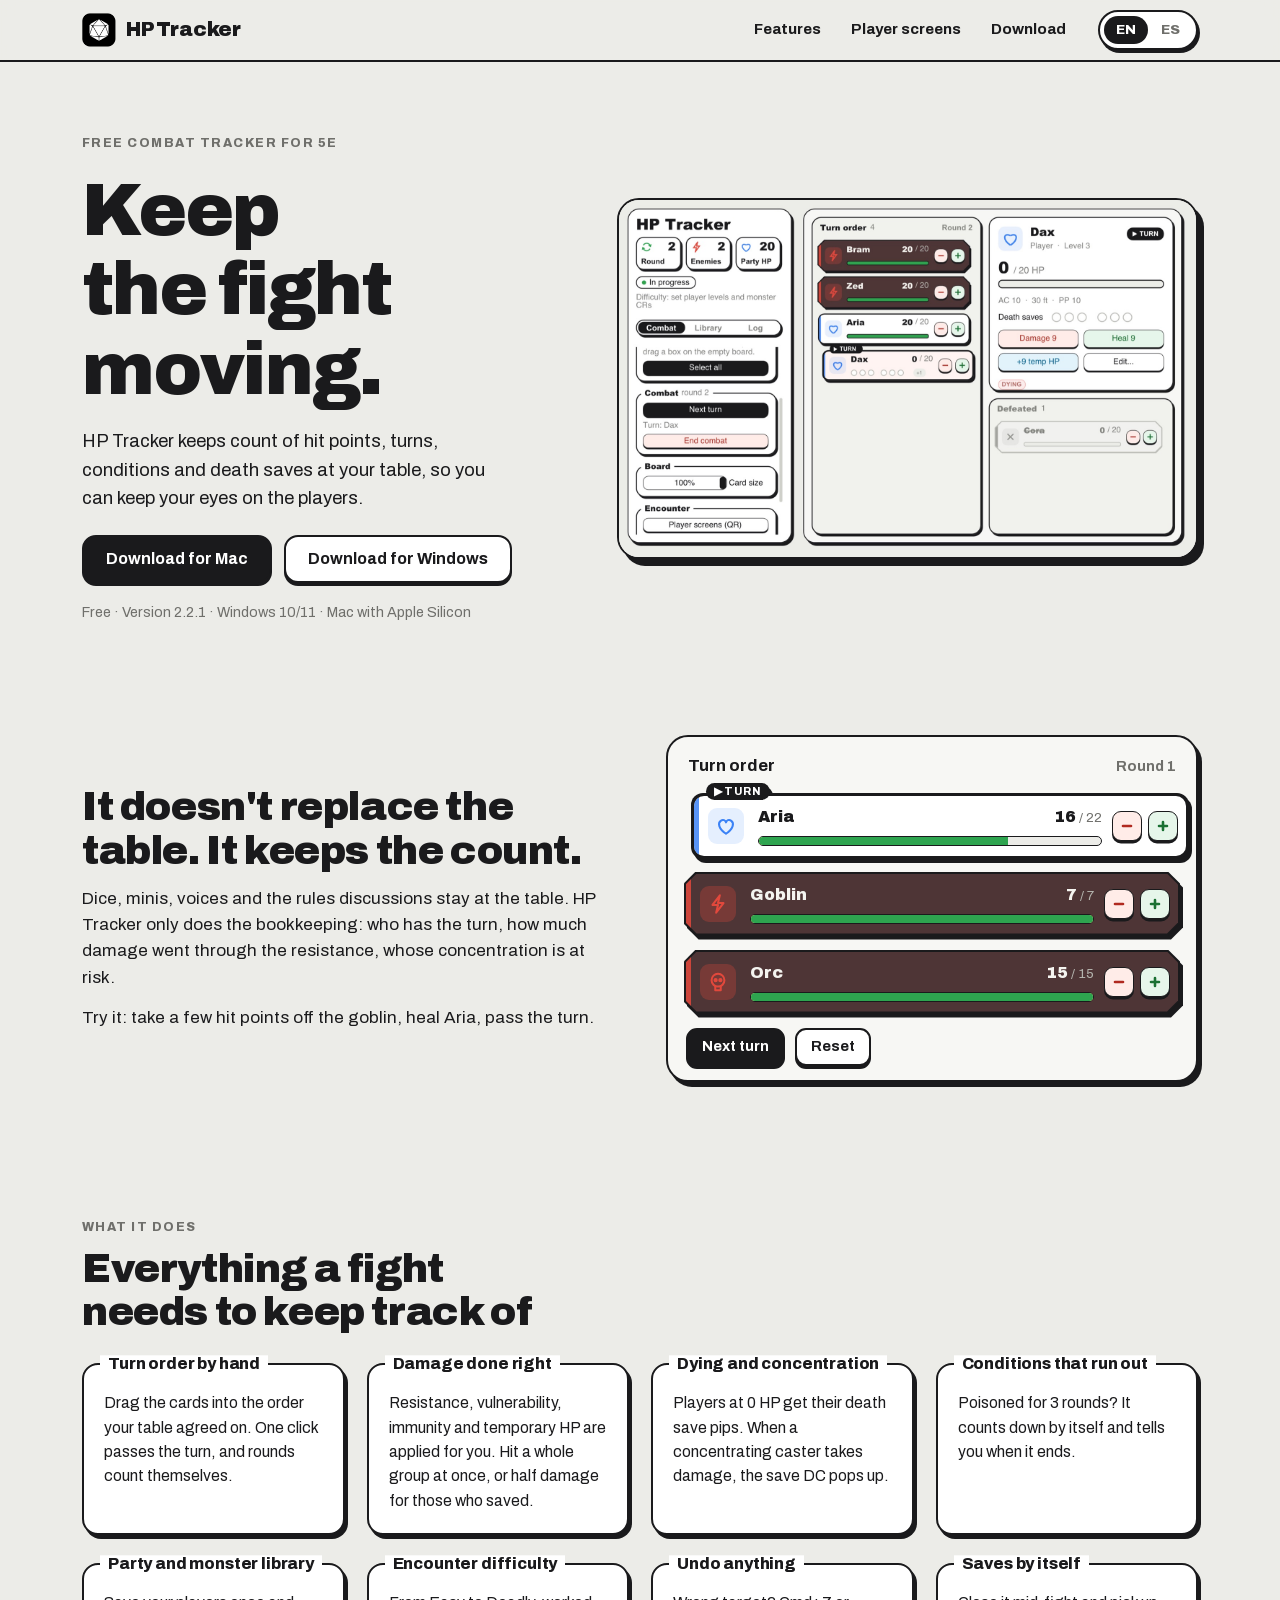
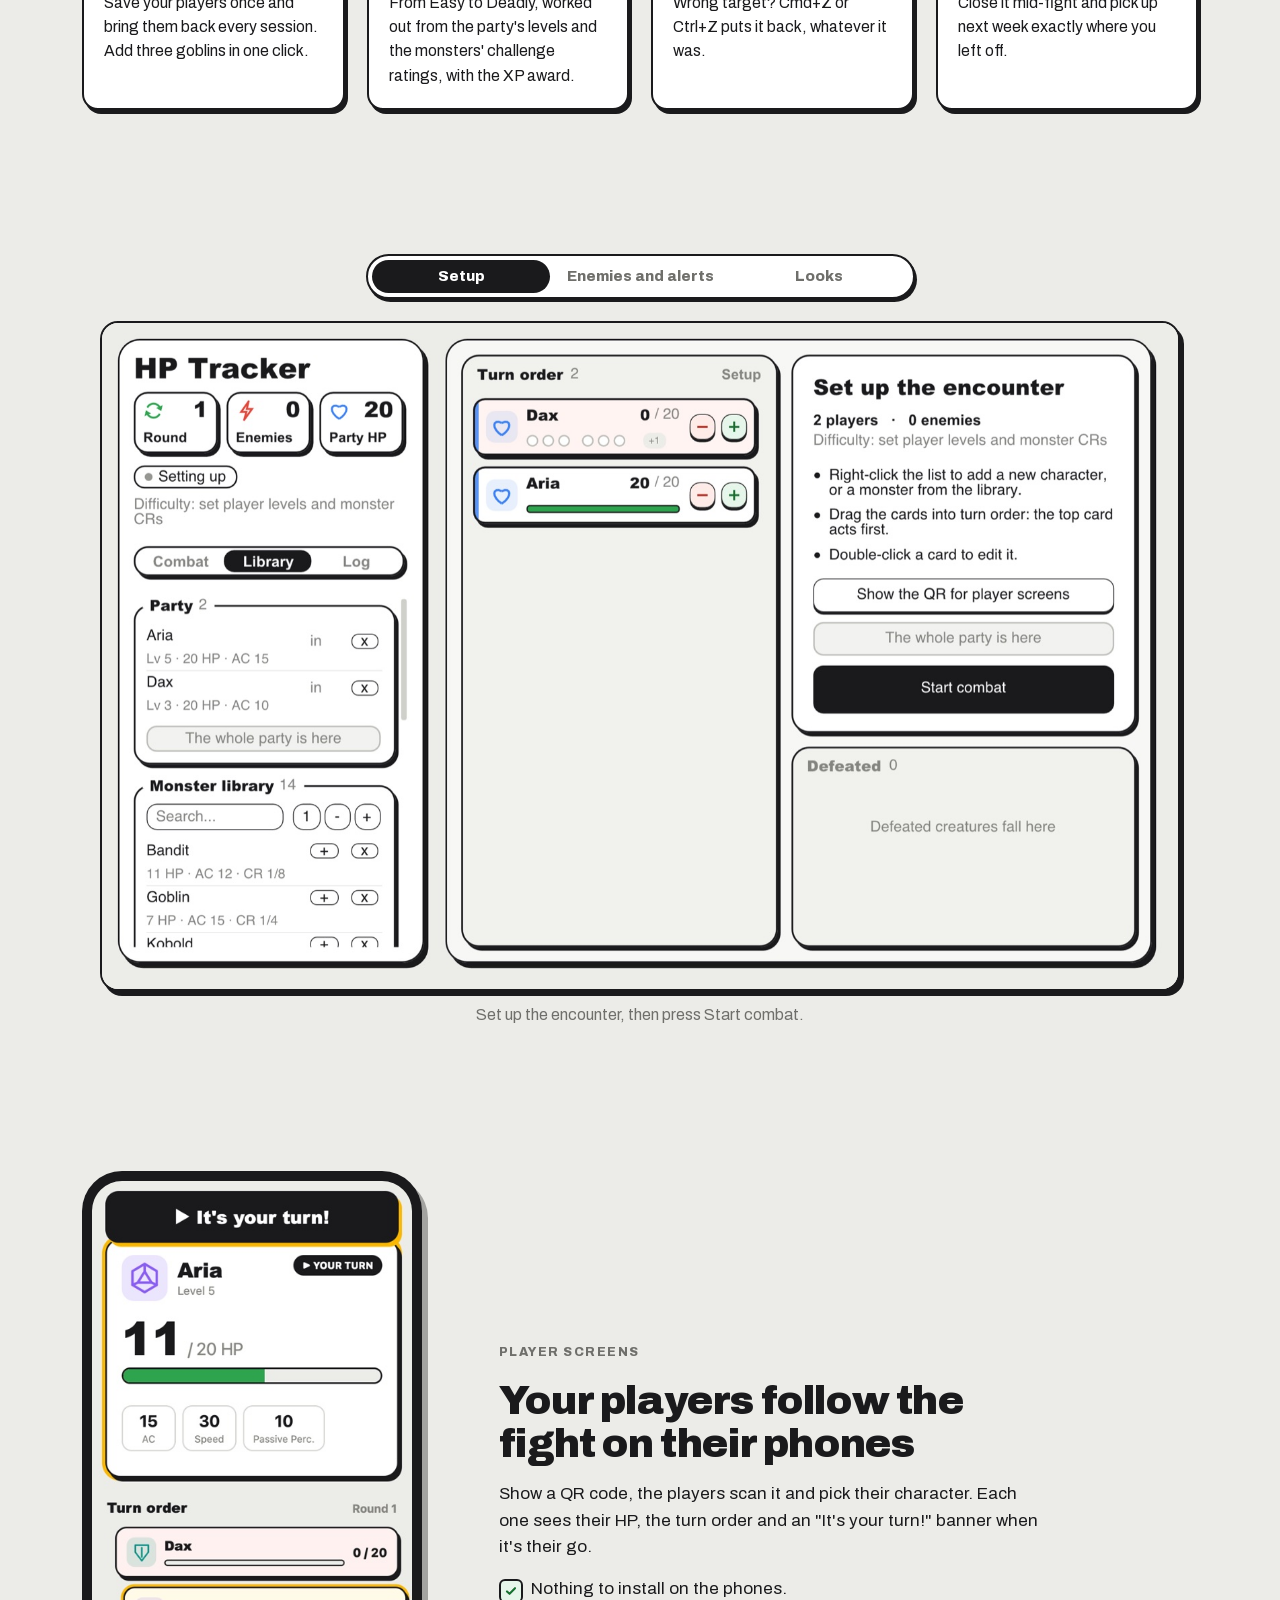
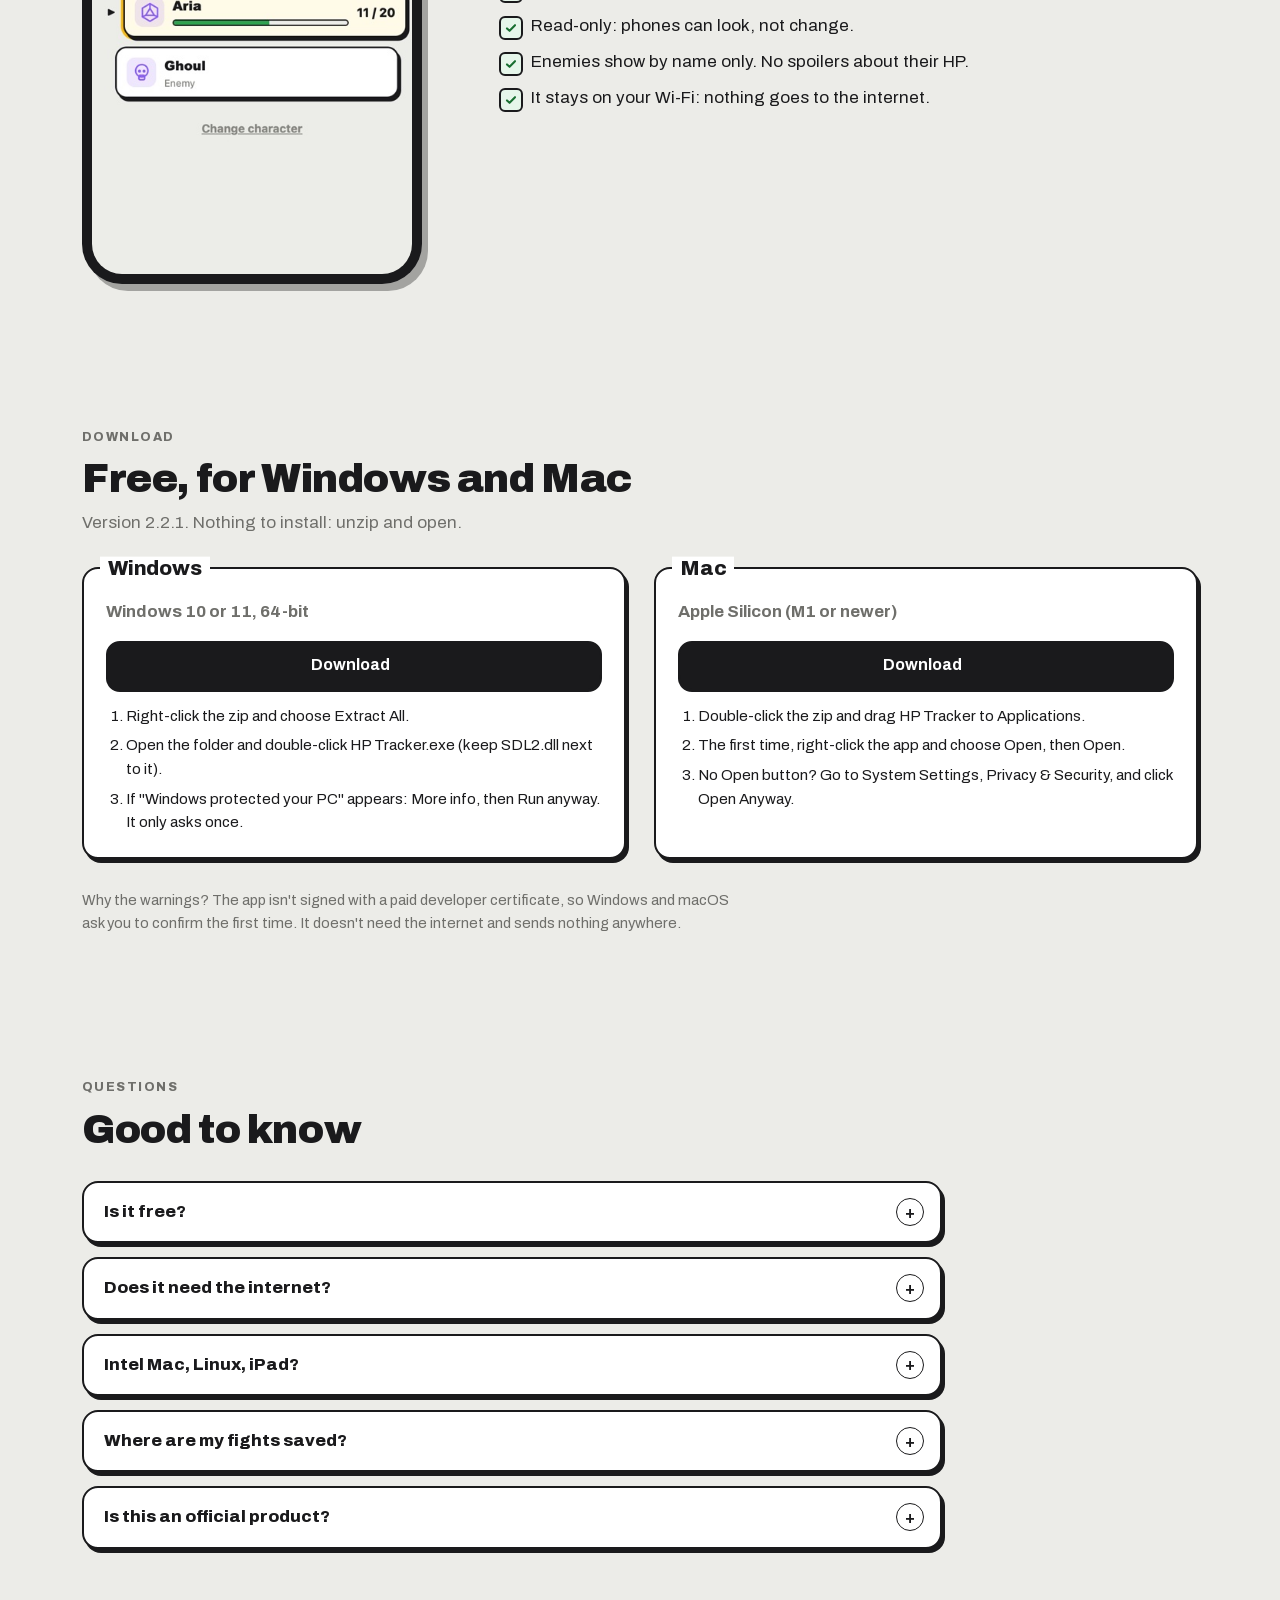
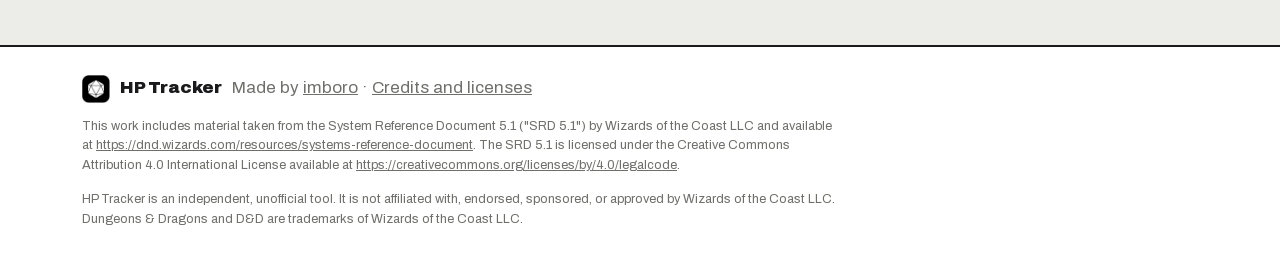
==== website/index.html @ 9cf19b4e "HP Tracker: new public name, credits, and a download website - The app is now "HP Tracker" (window, " ====
<!doctype html>
<html lang="en">
<head>
<meta charset="utf-8">
<meta name="viewport" content="width=device-width, initial-scale=1, viewport-fit=cover">
<title>HP Tracker</title>
<meta name="description" content="A free combat tracker for 5e game masters: hit points, turn order, conditions, death saves and player screens on your phones. For Windows and Mac.">
<meta property="og:title" content="HP Tracker">
<meta property="og:description" content="A free combat tracker for 5e game masters, for Windows and Mac.">
<meta property="og:image" content="assets/img/combat.jpg">
<meta name="theme-color" content="#ecece8">
<link rel="icon" type="image/png" href="assets/favicon.png">
<link rel="preload" href="assets/fonts/archivo-latin.woff2" as="font" type="font/woff2" crossorigin>
<link rel="stylesheet" href="assets/style.css">
</head>
<body>

<header class="topbar">
  <div class="topbar-in">
    <a class="brand" href="#top" aria-label="HP Tracker home">
      <img src="assets/icon.png" alt="" width="34" height="34">
      <span>HP Tracker</span>
    </a>
    <nav class="nav" aria-label="Sections">
      <a href="#features" data-i18n="nav.features">Features</a>
      <a href="#phones" data-i18n="nav.phones">Player screens</a>
      <a href="#download" data-i18n="nav.download">Download</a>
    </nav>
    <div class="seg" role="group" aria-label="Language" id="lang">
      <span class="seg-pill" aria-hidden="true"></span>
      <button type="button" data-lang="en" aria-pressed="true">EN</button>
      <button type="button" data-lang="es" aria-pressed="false">ES</button>
    </div>
  </div>
</header>

<main id="top">

  <!-- ============ Hero ============ -->
  <section class="hero wrap">
    <div class="hero-copy">
      <p class="eyebrow" data-i18n="hero.eyebrow">Free combat tracker for 5e</p>
      <h1 data-i18n="hero.title">Keep the fight moving.</h1>
      <p class="lead" data-i18n="hero.lead">HP Tracker keeps count of hit points, turns, conditions and death saves at your table, so you can keep your eyes on the players.</p>
      <div class="cta">
        <a class="btn btn-ink" id="ctaMain" href="#download" data-dl="mac"><span class="os-label" data-i18n="dl.mac">Download for Mac</span></a>
        <a class="btn" id="ctaAlt" href="#download" data-dl="win"><span class="os-label" data-i18n="dl.win">Download for Windows</span></a>
      </div>
      <p class="meta"><span data-i18n="hero.free">Free</span> · <span data-i18n="hero.version">Version</span> <span class="js-version">2.2.1</span> · Windows 10/11 · <span data-i18n="hero.macreq">Mac with Apple Silicon</span></p>
    </div>
    <figure class="shot shot-hero">
      <img src="assets/img/combat.jpg" width="1600" height="990" alt="HP Tracker in combat: the sidebar, the turn order with players and dark enemy cards, the spotlight on the player whose turn it is, and the Defeated column." data-i18n-alt="alt.combat">
    </figure>
  </section>

  <!-- ============ Statement + demo ============ -->
  <section class="statement wrap">
    <div class="statement-copy">
      <h2 data-i18n="st.title">It doesn't replace the table. It keeps the count.</h2>
      <p data-i18n="st.p1">Dice, minis, voices and the rules discussions stay at the table. HP Tracker only does the bookkeeping: who has the turn, how much damage went through the resistance, whose concentration is at risk.</p>
      <p data-i18n="st.p2">Try it: take a few hit points off the goblin, heal Aria, pass the turn.</p>
    </div>
    <div class="demo panel" aria-label="Interactive example of the turn order" data-i18n-aria="demo.aria">
      <div class="demo-head"><strong data-i18n="demo.turnorder">Turn order</strong><span class="muted"><span data-i18n="demo.round">Round</span> <span id="demoRound">1</span></span></div>
      <div class="demo-list" id="demoList"></div>
      <div class="demo-foot">
        <button class="btn btn-ink btn-sm" type="button" id="demoNext" data-i18n="demo.next">Next turn</button>
        <button class="btn btn-sm" type="button" id="demoReset" data-i18n="demo.reset">Reset</button>
      </div>
    </div>
  </section>

  <!-- ============ Features ============ -->
  <section class="wrap section" id="features">
    <div class="section-head">
      <p class="eyebrow" data-i18n="ft.eyebrow">What it does</p>
      <h2 data-i18n="ft.title">Everything a fight needs to keep track of</h2>
    </div>
    <div class="features">
      <article class="box"><h3 class="box-title" data-i18n="f1.t">Turn order by hand</h3><p data-i18n="f1.p">Drag the cards into the order your table agreed on. One click passes the turn, and rounds count themselves.</p></article>
      <article class="box"><h3 class="box-title" data-i18n="f2.t">Damage done right</h3><p data-i18n="f2.p">Resistance, vulnerability, immunity and temporary HP are applied for you. Hit a whole group at once, or half damage for those who saved.</p></article>
      <article class="box"><h3 class="box-title" data-i18n="f3.t">Dying and concentration</h3><p data-i18n="f3.p">Players at 0 HP get their death save pips. When a concentrating caster takes damage, the save DC pops up.</p></article>
      <article class="box"><h3 class="box-title" data-i18n="f4.t">Conditions that run out</h3><p data-i18n="f4.p">Poisoned for 3 rounds? It counts down by itself and tells you when it ends.</p></article>
      <article class="box"><h3 class="box-title" data-i18n="f5.t">Party and monster library</h3><p data-i18n="f5.p">Save your players once and bring them back every session. Add three goblins in one click.</p></article>
      <article class="box"><h3 class="box-title" data-i18n="f6.t">Encounter difficulty</h3><p data-i18n="f6.p">From Easy to Deadly, worked out from the party's levels and the monsters' challenge ratings, with the XP award.</p></article>
      <article class="box"><h3 class="box-title" data-i18n="f7.t">Undo anything</h3><p data-i18n="f7.p">Wrong target? Cmd+Z or Ctrl+Z puts it back, whatever it was.</p></article>
      <article class="box"><h3 class="box-title" data-i18n="f8.t">Saves by itself</h3><p data-i18n="f8.p">Close it mid-fight and pick up next week exactly where you left off.</p></article>
    </div>
  </section>

  <!-- ============ Gallery ============ -->
  <section class="wrap section" id="tour">
    <div class="tour">
      <div class="seg seg-3" role="tablist" aria-label="Screens" data-i18n-aria="tour.aria" id="tourTabs">
        <span class="seg-pill" aria-hidden="true"></span>
        <button type="button" role="tab" aria-selected="true" aria-controls="tourShot" data-shot="0" data-i18n="tab.setup">Setup</button>
        <button type="button" role="tab" aria-selected="false" aria-controls="tourShot" data-shot="1" data-i18n="tab.alerts">Enemies and alerts</button>
        <button type="button" role="tab" aria-selected="false" aria-controls="tourShot" data-shot="2" data-i18n="tab.looks">Looks</button>
      </div>
      <figure class="shot" id="tourShot" role="tabpanel">
        <img src="assets/img/setup.jpg" width="1600" height="990" loading="lazy" alt="The setup screen: the party in the turn order and the Start combat button." data-i18n-alt="alt.setup" data-shot-img="0">
        <img src="assets/img/alerts.jpg" width="1600" height="990" loading="lazy" alt="An enemy in the spotlight, with alerts for a concentration save and a failed death save." data-i18n-alt="alt.alerts" data-shot-img="1" hidden>
        <img src="assets/img/looks.jpg" width="1600" height="990" loading="lazy" alt="Picking a color and an icon for a character." data-i18n-alt="alt.looks" data-shot-img="2" hidden>
        <figcaption>
          <span data-i18n="cap.setup" data-shot-cap="0">Set up the encounter, then press Start combat.</span>
          <span data-i18n="cap.alerts" data-shot-cap="1" hidden>Enemies are dark cards. Alerts tell you what the rules ask for: concentration saves, failed death saves.</span>
          <span data-i18n="cap.looks" data-shot-cap="2" hidden>A color and an icon for every character.</span>
        </figcaption>
      </figure>
    </div>
  </section>

  <!-- ============ Phones ============ -->
  <section class="wrap section phones" id="phones">
    <figure class="phone">
      <img src="assets/img/phone.jpg" width="416" height="900" loading="lazy" alt="A player's phone: Aria's HP, the turn order and the It's your turn banner." data-i18n-alt="alt.phone">
    </figure>
    <div class="phones-copy">
      <p class="eyebrow" data-i18n="ph.eyebrow">Player screens</p>
      <h2 data-i18n="ph.title">Your players follow the fight on their phones</h2>
      <p data-i18n="ph.p">Show a QR code, the players scan it and pick their character. Each one sees their HP, the turn order and an "It's your turn!" banner when it's their go.</p>
      <ul class="ticks">
        <li data-i18n="ph.l1">Nothing to install on the phones.</li>
        <li data-i18n="ph.l2">Read-only: phones can look, not change.</li>
        <li data-i18n="ph.l3">Enemies show by name only. No spoilers about their HP.</li>
        <li data-i18n="ph.l4">It stays on your Wi-Fi: nothing goes to the internet.</li>
      </ul>
    </div>
  </section>

  <!-- ============ Download ============ -->
  <section class="wrap section" id="download">
    <div class="section-head">
      <p class="eyebrow" data-i18n="dl.eyebrow">Download</p>
      <h2 data-i18n="dl.title">Free, for Windows and Mac</h2>
      <p class="muted"><span data-i18n="hero.version">Version</span> <span class="js-version">2.2.1</span><span class="js-date"></span>. <span data-i18n="dl.noinstall">Nothing to install: unzip and open.</span></p>
    </div>
    <div class="downloads">
      <article class="box dl-card" id="dlWin">
        <h3 class="box-title">Windows</h3>
        <p class="req" data-i18n="dl.winreq">Windows 10 or 11, 64-bit</p>
        <a class="btn btn-ink btn-wide" data-dl="win" href="https://github.com/imboro/hp-tracker/releases/latest/download/HP-Tracker-Windows.zip"><span data-i18n="dl.get">Download</span> <span class="size js-size-win"></span></a>
        <ol class="steps">
          <li data-i18n="dl.w1">Right-click the zip and choose Extract All.</li>
          <li data-i18n="dl.w2">Open the folder and double-click HP Tracker.exe (keep SDL2.dll next to it).</li>
          <li data-i18n="dl.w3">If "Windows protected your PC" appears: More info, then Run anyway. It only asks once.</li>
        </ol>
      </article>
      <article class="box dl-card" id="dlMac">
        <h3 class="box-title">Mac</h3>
        <p class="req" data-i18n="dl.macreq">Apple Silicon (M1 or newer)</p>
        <a class="btn btn-ink btn-wide" data-dl="mac" href="https://github.com/imboro/hp-tracker/releases/latest/download/HP-Tracker-Mac.zip"><span data-i18n="dl.get">Download</span> <span class="size js-size-mac"></span></a>
        <ol class="steps">
          <li data-i18n="dl.m1">Double-click the zip and drag HP Tracker to Applications.</li>
          <li data-i18n="dl.m2">The first time, right-click the app and choose Open, then Open.</li>
          <li data-i18n="dl.m3">No Open button? Go to System Settings, Privacy &amp; Security, and click Open Anyway.</li>
        </ol>
      </article>
    </div>
    <p class="note" data-i18n="dl.why">Why the warnings? The app isn't signed with a paid developer certificate, so Windows and macOS ask you to confirm the first time. It doesn't need the internet and sends nothing anywhere.</p>
  </section>

  <!-- ============ FAQ ============ -->
  <section class="wrap section" id="faq">
    <div class="section-head">
      <p class="eyebrow" data-i18n="faq.eyebrow">Questions</p>
      <h2 data-i18n="faq.title">Good to know</h2>
    </div>
    <div class="faq">
      <details class="box"><summary data-i18n="q1.q">Is it free?</summary><p data-i18n="q1.a">Yes. No account, no ads, no subscription.</p></details>
      <details class="box"><summary data-i18n="q2.q">Does it need the internet?</summary><p data-i18n="q2.a">No. The player screens only need the phones on the same Wi-Fi as the computer.</p></details>
      <details class="box"><summary data-i18n="q3.q">Intel Mac, Linux, iPad?</summary><p data-i18n="q3.a">Not yet. Today it runs on Windows 10/11 and on Macs with Apple Silicon. Phones and tablets can follow the fight through the player screens.</p></details>
      <details class="box"><summary data-i18n="q4.q">Where are my fights saved?</summary><p data-i18n="q4.a">On your computer only. Windows: %APPDATA%\HotelWorkshop\HPTracker. Mac: ~/Library/Application Support/HotelWorkshop/HPTracker. Updating the app keeps them.</p></details>
      <details class="box"><summary data-i18n="q5.q">Is this an official product?</summary><p data-i18n="q5.a">No. HP Tracker is an independent fan-made tool for games using the fifth edition rules. It is not affiliated with or endorsed by Wizards of the Coast.</p></details>
    </div>
  </section>

</main>

<footer class="footer">
  <div class="wrap footer-in">
    <div class="footer-brand">
      <img src="assets/icon.png" alt="" width="28" height="28">
      <strong>HP Tracker</strong>
      <span class="muted"><span data-i18n="ft.made">Made by</span> <a href="https://github.com/imboro">imboro</a> · <a href="https://github.com/imboro/hp-tracker/blob/main/CREDITS.txt" data-i18n="ft.credits">Credits and licenses</a></span>
    </div>
    <p class="legal">This work includes material taken from the System Reference Document 5.1 ("SRD 5.1") by Wizards of the Coast LLC and available at <a href="https://dnd.wizards.com/resources/systems-reference-document">https://dnd.wizards.com/resources/systems-reference-document</a>. The SRD 5.1 is licensed under the Creative Commons Attribution 4.0 International License available at <a href="https://creativecommons.org/licenses/by/4.0/legalcode">https://creativecommons.org/licenses/by/4.0/legalcode</a>.</p>
    <p class="legal">HP Tracker is an independent, unofficial tool. It is not affiliated with, endorsed, sponsored, or approved by Wizards of the Coast LLC. Dungeons &amp; Dragons and D&amp;D are trademarks of Wizards of the Coast LLC.</p>
  </div>
</footer>

<script src="assets/site.js"></script>
</body>
</html>
---- website/assets/style.css ----
/* HP Tracker website: the app's own look. White panels with ink outlines and hard
   offset shadows on a warm light gray; heavy titles; color only for meaning
   (party blue, damage red, healing green); enemies are dark cards with cut corners.
   Deliberately a single light theme, like the app. */

@font-face {
  font-family: "Archivo";
  src: url("fonts/archivo-latin.woff2") format("woff2");
  font-weight: 400 900;
  font-style: normal;
  font-display: swap;
}

:root {
  color-scheme: light;
  --bg: #ecece8;
  --board: #f7f7f4;
  --panel: #ffffff;
  --raised-hi: #f4f4f1;
  --track: #ececE8;
  --border: #e4e4df;
  --border-hi: #bebeb8;
  --ink: #1a1a1c;
  --muted: #6f6f6b;
  --blue: #3b82f6;
  --red: #e2483c;
  --green: #2ea44f;
  --amber: #e69614;
  --select: #fab800;
  --enemy: #4e3536;
  --heavy: "Archivo", "Arial Black", "Helvetica Neue", Arial, sans-serif;
  --body: "Archivo", "Helvetica Neue", Helvetica, Arial, sans-serif;
  --r-panel: 22px;
  --r-box: 16px;
  --shadow: 4px 5px 0 var(--ink);
  --gutter: clamp(16px, 4vw, 32px);
}

* { box-sizing: border-box; }
html { scroll-behavior: smooth; scroll-padding-top: 84px; }
@media (prefers-reduced-motion: reduce) { html { scroll-behavior: auto; } *, *::before, *::after { transition: none !important; animation: none !important; } }
body { margin: 0; background: var(--bg); color: var(--ink); font-family: var(--body); font-size: 17px; line-height: 1.55; -webkit-font-smoothing: antialiased; }
img { max-width: 100%; height: auto; display: block; }
[hidden] { display: none !important; }
a { color: inherit; }
h1, h2, h3 { font-family: var(--heavy); font-weight: 900; line-height: 1.08; margin: 0; text-wrap: balance; letter-spacing: -0.01em; }
h1 { font-size: clamp(2.5rem, 6.4vw, 4.6rem); letter-spacing: -0.025em; }
h2 { font-size: clamp(1.7rem, 3.6vw, 2.5rem); }
h3 { font-size: 1.08rem; font-weight: 800; }
p { margin: 0; }
.muted { color: var(--muted); }
.eyebrow { font-weight: 800; font-size: 0.78rem; letter-spacing: 0.12em; text-transform: uppercase; color: var(--muted); }
.wrap { max-width: 1180px; margin: 0 auto; padding-inline: var(--gutter); }
:focus-visible { outline: 3px solid var(--blue); outline-offset: 3px; border-radius: 6px; }

/* ---- Panels, boxes, buttons (inkBox, beginSection, flatButton) ---- */
.panel { background: var(--panel); border: 2px solid var(--ink); border-radius: var(--r-panel); box-shadow: var(--shadow); }
.box { position: relative; background: var(--panel); border: 2px solid var(--ink); border-radius: var(--r-box); box-shadow: 3px 4px 0 var(--ink); padding: 26px 20px 20px; }
/* The heavy title sits in a gap of the box's top edge, like the app's sections. */
.box-title { position: absolute; top: 0; left: 16px; max-width: calc(100% - 32px); transform: translateY(-55%); background: var(--panel); padding: 0 8px; font-size: 1.02rem; white-space: nowrap; overflow: hidden; text-overflow: ellipsis; }

.btn { display: inline-flex; align-items: center; justify-content: center; gap: 8px; min-height: 48px; padding: 10px 22px; border: 2px solid var(--ink); border-radius: 14px; background: var(--panel); color: var(--ink); font: 700 1rem/1.2 var(--body); text-decoration: none; cursor: pointer; box-shadow: 0 3px 0 var(--ink); transition: transform 0.08s, box-shadow 0.08s, background 0.15s; }
.btn:hover { background: var(--raised-hi); }
.btn:active { transform: translateY(3px); box-shadow: 0 0 0 var(--ink); }
.btn-ink { background: var(--ink); color: #fff; }
.btn-ink:hover { background: #3a3a3e; }
.btn-sm { min-height: 38px; padding: 6px 14px; font-size: 0.9rem; border-radius: 11px; }
.btn-wide { width: 100%; }
.btn .size { font-weight: 400; opacity: 0.75; }

/* ---- Top bar ---- */
.topbar { position: sticky; top: 0; z-index: 10; background: color-mix(in srgb, var(--bg) 92%, transparent); backdrop-filter: blur(8px); -webkit-backdrop-filter: blur(8px); border-bottom: 2px solid var(--ink); padding-top: env(safe-area-inset-top, 0px); }
.topbar-in { max-width: 1180px; margin: 0 auto; padding: 10px var(--gutter); display: flex; align-items: center; gap: 20px; }
.brand { display: flex; align-items: center; gap: 10px; text-decoration: none; font-family: var(--heavy); font-weight: 900; font-size: 1.25rem; letter-spacing: -0.01em; }
.nav { display: flex; gap: 6px; margin-left: auto; }
.nav a { text-decoration: none; font-weight: 700; font-size: 0.95rem; padding: 6px 12px; border-radius: 999px; }
.nav a:hover { background: var(--panel); box-shadow: inset 0 0 0 1.5px var(--ink); }
@media (max-width: 720px) { .nav { display: none; } .seg { margin-left: auto; } }

/* Segmented control with a sliding ink pill (the app's sidebar tabs). */
.seg { position: relative; display: inline-grid; grid-auto-flow: column; grid-auto-columns: 1fr; padding: 4px; border: 2px solid var(--ink); border-radius: 999px; background: var(--panel); box-shadow: 2px 3px 0 var(--ink); }
.seg button { position: relative; z-index: 1; border: 0; background: none; font: 800 0.85rem/1 var(--body); padding: 7px 12px; color: var(--muted); cursor: pointer; border-radius: 999px; transition: color 0.2s; }
.seg button[aria-pressed="true"] { color: #fff; }
.seg-pill { position: absolute; top: 4px; bottom: 4px; left: 4px; width: calc((100% - 8px) / 2); border-radius: 999px; background: var(--ink); transition: transform 0.25s cubic-bezier(.2,.8,.2,1); }
.seg[data-active="es"] .seg-pill { transform: translateX(100%); }

/* ---- Hero ---- */
.hero { display: grid; grid-template-columns: minmax(0, 1fr) minmax(0, 1.2fr); gap: clamp(28px, 4vw, 56px); align-items: center; padding-block: clamp(36px, 6vw, 72px) clamp(28px, 4vw, 48px); }
@media (max-width: 900px) { .hero { grid-template-columns: 1fr; } }
.hero-copy { display: grid; gap: 18px; align-content: start; min-width: 0; }
.lead { font-size: 1.15rem; max-width: 38ch; }
.cta { display: flex; flex-wrap: wrap; gap: 12px; margin-top: 4px; }
.meta { font-size: 0.9rem; color: var(--muted); }
.shot { margin: 0; display: grid; gap: 12px; min-width: 0; }
.shot img { border: 2px solid var(--ink); border-radius: 18px; box-shadow: var(--shadow); background: var(--bg); }
.shot-hero img { border-radius: 22px; box-shadow: 6px 7px 0 var(--ink); }
.shot figcaption { font-size: 0.92rem; color: var(--muted); padding-inline: 4px; }

/* ---- Statement + mini demo ---- */
.statement { display: grid; grid-template-columns: minmax(0, 1fr) minmax(0, 1fr); gap: clamp(24px, 4vw, 56px); align-items: center; padding-block: clamp(32px, 5vw, 64px); }
@media (max-width: 860px) { .statement { grid-template-columns: 1fr; } }
.statement-copy { display: grid; gap: 14px; min-width: 0; }
.statement-copy p { max-width: 52ch; }
.demo { background: var(--board); padding: 16px 16px 14px; display: grid; gap: 14px; min-width: 0; }
.demo-head { display: flex; justify-content: space-between; align-items: baseline; padding: 0 4px; font-family: var(--heavy); }
.demo-head .muted { font-family: var(--body); font-weight: 700; font-size: 0.9rem; }
.demo-list { display: grid; gap: 14px; }
.demo-foot { display: flex; gap: 10px; padding: 0 2px; }

/* A compact card (drawToken). Layers: .card carries the hard shadow; .edge is the ink
   outline; .face is the body inset by the outline width. Enemies clip both layers to
   cut corners (clip-path on the card itself would also clip its shadow). */
.card { --accent: var(--blue); --face: var(--panel); --fg: var(--ink); --fg-muted: var(--muted); --bar-track: var(--track);
  position: relative; height: 64px; color: var(--fg); filter: drop-shadow(3px 4px 0 var(--ink));
  transition: transform 0.25s cubic-bezier(.2,.8,.2,1); }
.card .edge, .card .face { position: absolute; inset: 0; border-radius: 12px; }
.card .edge { background: var(--ink); }
.card .face { inset: 2px; border-radius: 10px; background: var(--face); overflow: hidden; transition: background 0.4s;
  display: grid; grid-template-columns: 40px minmax(0, 1fr) auto; gap: 10px; align-items: center; padding: 0 8px 0 14px; }
.card .face::before { content: ""; position: absolute; left: 0; top: 0; bottom: 0; width: 5px; background: var(--accent); opacity: 0.85; }
.card.turn { transform: translateX(8px); }
.card.turn .edge { inset: -1px; }
.card .ribbon { position: absolute; z-index: 2; left: 14px; top: -11px; display: none; align-items: center; gap: 5px; padding: 2px 9px 2px 8px; border-radius: 99px; background: var(--ink); color: #fff; font: 800 0.66rem/1.3 var(--body); letter-spacing: 0.04em; }
.card.turn .ribbon { display: inline-flex; }
.card .ico { width: 36px; height: 36px; border-radius: 9px; display: grid; place-items: center; background: color-mix(in srgb, var(--accent) 13%, transparent); }
.card .ico svg { width: 22px; height: 22px; fill: none; stroke: var(--accent); stroke-width: 2.2; stroke-linejoin: round; stroke-linecap: round; }
.card .mid { display: grid; gap: 6px; min-width: 0; }
.card .row1 { display: flex; justify-content: space-between; align-items: baseline; gap: 8px; }
.card .name { font-family: var(--heavy); font-weight: 900; font-size: 1rem; white-space: nowrap; overflow: hidden; text-overflow: ellipsis; }
.card .hp { font-family: var(--heavy); font-weight: 900; font-size: 0.98rem; white-space: nowrap; font-variant-numeric: tabular-nums; }
.card .hp small { font-family: var(--body); font-weight: 400; color: var(--fg-muted); font-size: 0.85rem; }
.card .bar { position: relative; height: 10px; border: 1.5px solid var(--ink); border-radius: 99px; background: var(--bar-track); overflow: hidden; }
.card .bar i { position: absolute; left: 0; top: 0; bottom: 0; }
.card .bar .pre { background: #ffd678; transition: width 0.45s 0.5s cubic-bezier(.6,0,.4,1); }
.card .bar .pre.heal { background: #b5f0c0; transition: width 0.18s cubic-bezier(.2,.8,.2,1); }
.card .bar .fill { transition: width 0.18s cubic-bezier(.2,.8,.2,1), background 0.3s; }
.card .bar .fill.drop { transition: width 0.45s 0.5s cubic-bezier(.6,0,.4,1), background 0.3s; }
.card .btns { display: flex; gap: 6px; }
.card .mini { width: 30px; height: 30px; border: 1.5px solid var(--ink); border-radius: 9px; box-shadow: 0 2.5px 0 var(--ink); display: grid; place-items: center; cursor: pointer; padding: 0; }
.card .mini:active { transform: translateY(2.5px); box-shadow: none; }
.card .mini svg { width: 12px; height: 12px; stroke-width: 2.6; stroke-linecap: round; }
.card .mini.dmg { background: #ffece8; } .card .mini.dmg svg { stroke: #b02a20; }
.card .mini.heal { background: #e6f6ea; } .card .mini.heal svg { stroke: #1a7032; }
.card .float { position: absolute; z-index: 3; left: 50%; top: 8px; font: 900 1.5rem/1 var(--heavy); color: var(--red); pointer-events: none; -webkit-text-stroke: 1.5px var(--ink); paint-order: stroke fill; animation: rise 0.95s ease-out forwards; }
.card .float.heal { color: var(--green); }
@keyframes rise { 0% { transform: translate(-50%, 0) scale(0.6); opacity: 1; } 12% { transform: translate(-50%, -6px) scale(1); } 60% { opacity: 1; } 100% { transform: translate(-50%, -46px); opacity: 0; } }
.card.hit .face { animation: shake 0.18s linear; }
@keyframes shake { 25% { translate: -2px 1px; } 50% { translate: 2px -1px; } 75% { translate: -1px 0; } }
/* Enemy cards: dark, tinted with their color, cut corners. */
.card.enemy { --accent: var(--red); --face: var(--enemy); --fg: #f4f4f0; --fg-muted: #b4b4ae; --bar-track: #6a5556; }
.card.enemy .edge { border-radius: 0; clip-path: polygon(12px 0, calc(100% - 12px) 0, 100% 12px, 100% calc(100% - 12px), calc(100% - 12px) 100%, 12px 100%, 0 calc(100% - 12px), 0 12px); }
.card.enemy .face { border-radius: 0; clip-path: polygon(11px 0, calc(100% - 11px) 0, 100% 11px, 100% calc(100% - 11px), calc(100% - 11px) 100%, 11px 100%, 0 calc(100% - 11px), 0 11px); }
.card.enemy .ico { background: color-mix(in srgb, var(--accent) 28%, transparent); }
.card.enemy.turn .ribbon { background: #fff; color: var(--ink); box-shadow: 0 0 0 1.5px var(--ink); }
.card.dead { --face: #f1f1ee; --fg: var(--muted); --fg-muted: var(--muted); --bar-track: var(--track); --accent: #969692; }
.card.dead .name { text-decoration: line-through; }

/* ---- Sections ---- */
.section { padding-block: clamp(36px, 6vw, 72px); display: grid; gap: 30px; }
.section-head { display: grid; gap: 10px; max-width: 760px; }
.features { display: grid; grid-template-columns: repeat(auto-fill, minmax(250px, 1fr)); gap: 28px 22px; }
.features p { font-size: 0.98rem; }
.tour { display: grid; gap: 22px; justify-items: center; }
.tour .shot { width: 100%; max-width: 1080px; }
.tour .shot img { width: 100%; }
.tour figcaption { text-align: center; font-size: 1rem; }
.seg-3 .seg-pill { width: calc((100% - 8px) / 3); }
.seg-3[data-active="1"] .seg-pill { transform: translateX(100%); }
.seg-3[data-active="2"] .seg-pill { transform: translateX(200%); }
.seg-3 button { padding: 9px 16px; font-size: 0.92rem; white-space: nowrap; }
.seg-3 button[aria-selected="true"] { color: #fff; }
@media (max-width: 520px) { .seg-3 button { padding: 8px 9px; font-size: 0.8rem; } }

.phones { grid-template-columns: minmax(0, 340px) minmax(0, 1fr); align-items: center; gap: clamp(28px, 6vw, 80px); }
@media (max-width: 760px) { .phones { grid-template-columns: 1fr; } .phone { max-width: 300px; } }
.phone { margin: 0; padding: 10px; background: var(--ink); border-radius: 40px; box-shadow: 6px 7px 0 rgba(26,26,28,0.35); }
.phone img { border-radius: 30px; }
.phones-copy { display: grid; gap: 16px; min-width: 0; }
.phones-copy > p { max-width: 54ch; }
.ticks { list-style: none; margin: 0; padding: 0; display: grid; gap: 10px; }
.ticks li { position: relative; padding-left: 32px; }
.ticks li::before { content: ""; position: absolute; left: 0; top: 3px; width: 20px; height: 20px; border-radius: 6px; border: 2px solid var(--ink); background: #e6f6ea url("data:image/svg+xml,%3Csvg xmlns='http://www.w3.org/2000/svg' viewBox='0 0 20 20'%3E%3Cpath d='M5 10.5l3.2 3L15 6.5' fill='none' stroke='%231a7032' stroke-width='2.6' stroke-linecap='round' stroke-linejoin='round'/%3E%3C/svg%3E") center/16px no-repeat; }

/* ---- Download ---- */
.downloads { display: grid; grid-template-columns: repeat(2, minmax(0, 1fr)); gap: 28px; }
@media (max-width: 760px) { .downloads { grid-template-columns: 1fr; } }
.dl-card { display: grid; gap: 16px; align-content: start; padding: 30px 22px 22px; }
.dl-card .box-title { font-size: 1.3rem; }
.dl-card.suggested { box-shadow: 0 0 0 4px var(--select), 5px 6px 0 4px var(--ink); }
.req { color: var(--muted); font-weight: 700; }
.steps { margin: 0; padding-left: 1.3em; display: grid; gap: 6px; font-size: 0.95rem; }
.note { color: var(--muted); font-size: 0.92rem; max-width: 72ch; }

/* ---- FAQ ---- */
.faq { display: grid; gap: 14px; max-width: 860px; }
.faq details { padding: 0; }
.faq summary { list-style: none; cursor: pointer; padding: 16px 52px 16px 20px; font-family: var(--heavy); font-weight: 800; position: relative; }
.faq summary::-webkit-details-marker { display: none; }
.faq summary::after { content: "+"; position: absolute; right: 16px; top: 50%; translate: 0 -50%; width: 26px; height: 26px; border: 1.5px solid var(--ink); border-radius: 50%; display: grid; place-items: center; font-family: var(--body); font-weight: 700; line-height: 1; }
.faq details[open] summary::after { content: "−"; background: var(--ink); color: #fff; }
.faq details p { padding: 0 20px 18px; color: #3d3d3a; overflow-wrap: anywhere; }

/* ---- Footer ---- */
.footer { border-top: 2px solid var(--ink); background: var(--panel); margin-top: 24px; padding-bottom: env(safe-area-inset-bottom, 0px); }
.footer-in { padding-block: 28px 36px; display: grid; gap: 14px; }
.footer-brand { display: flex; flex-wrap: wrap; align-items: center; gap: 10px; }
.footer-brand strong { font-family: var(--heavy); font-weight: 900; }
.legal { font-size: 0.8rem; color: var(--muted); max-width: 95ch; overflow-wrap: anywhere; }
.footer a { color: inherit; }
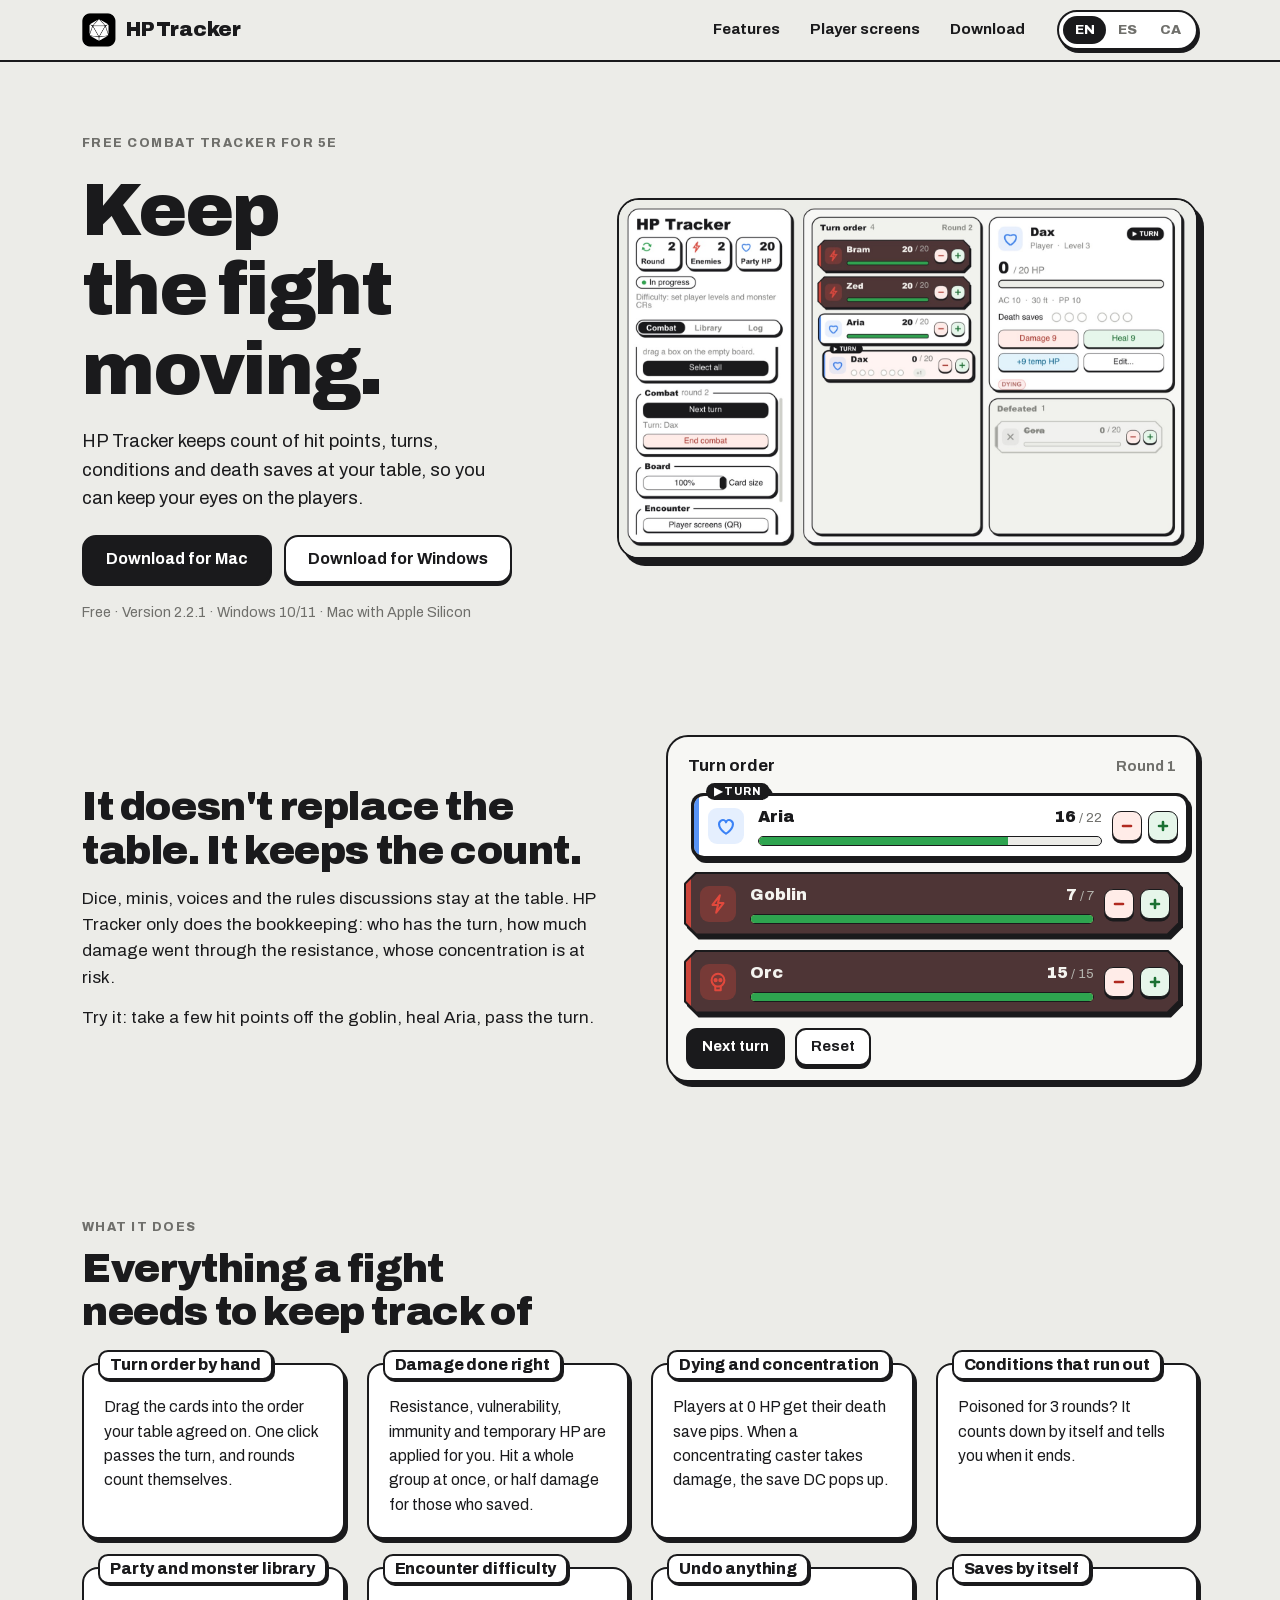
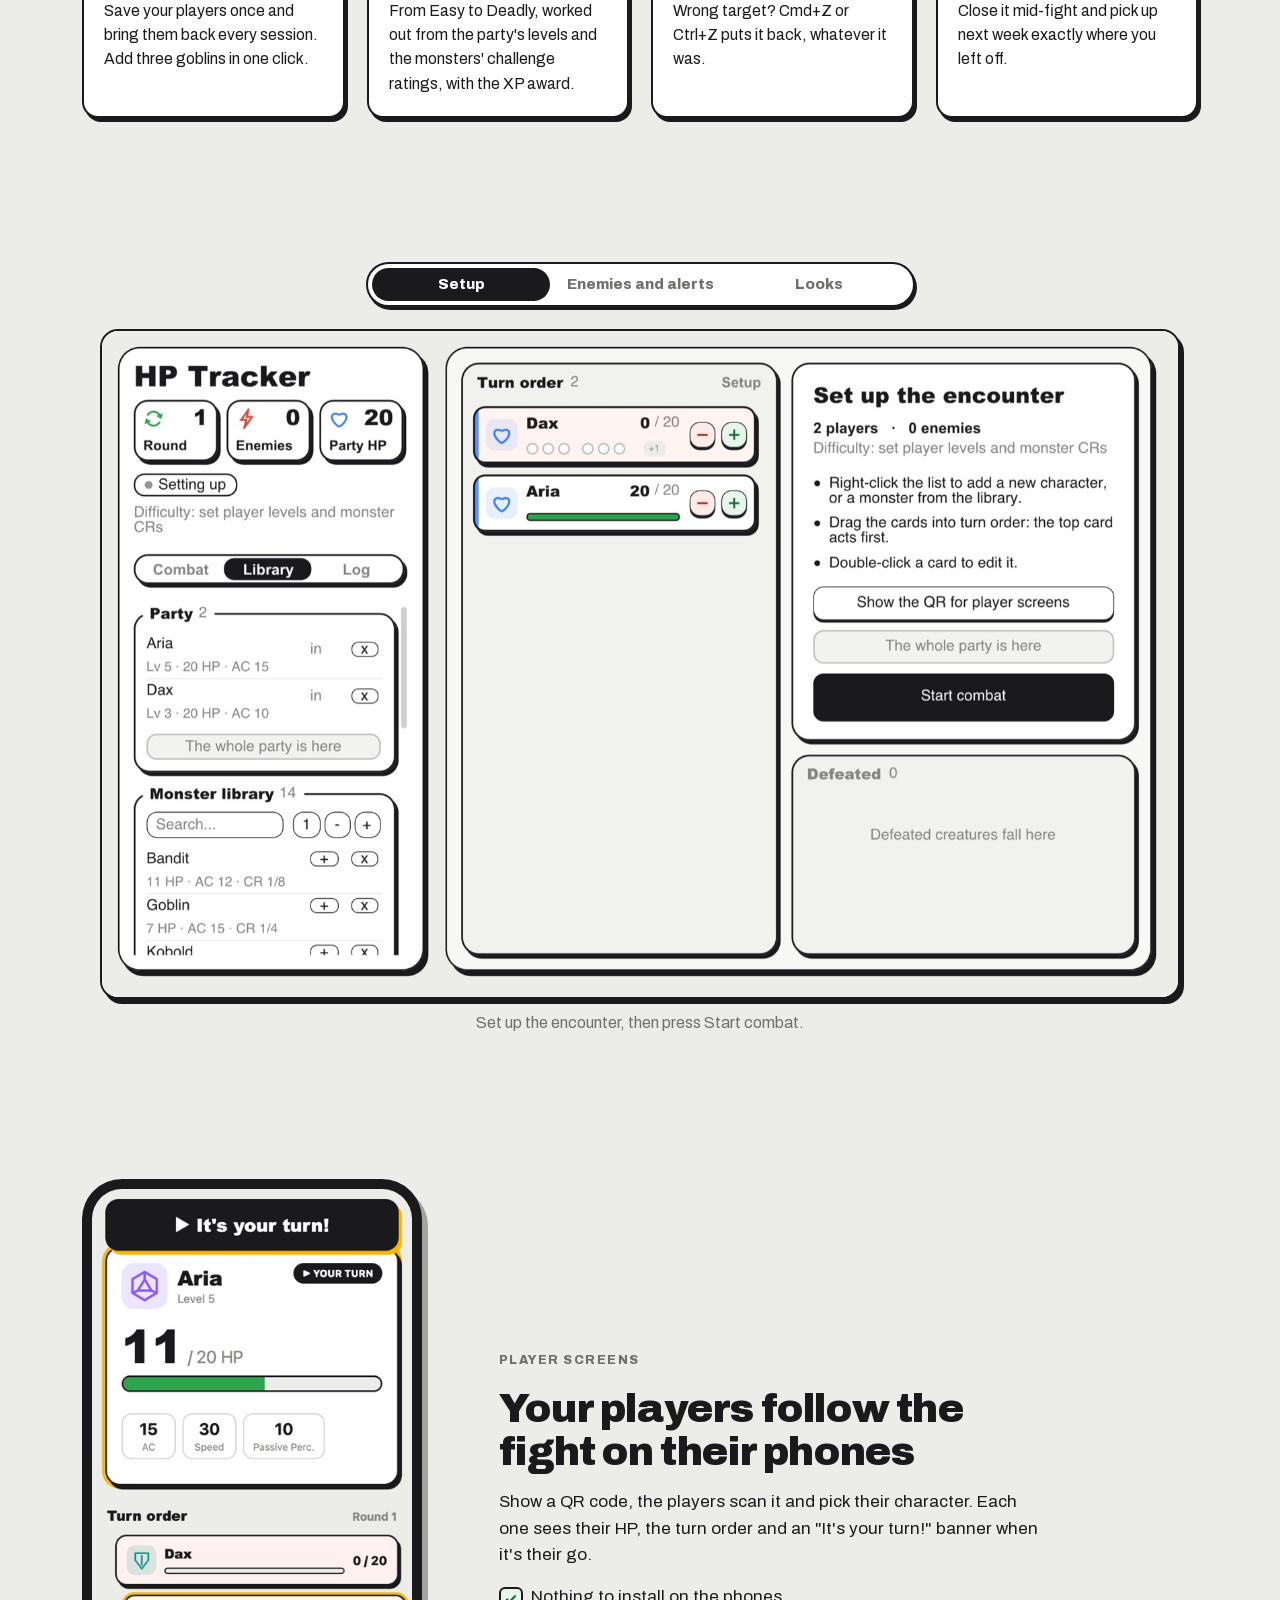
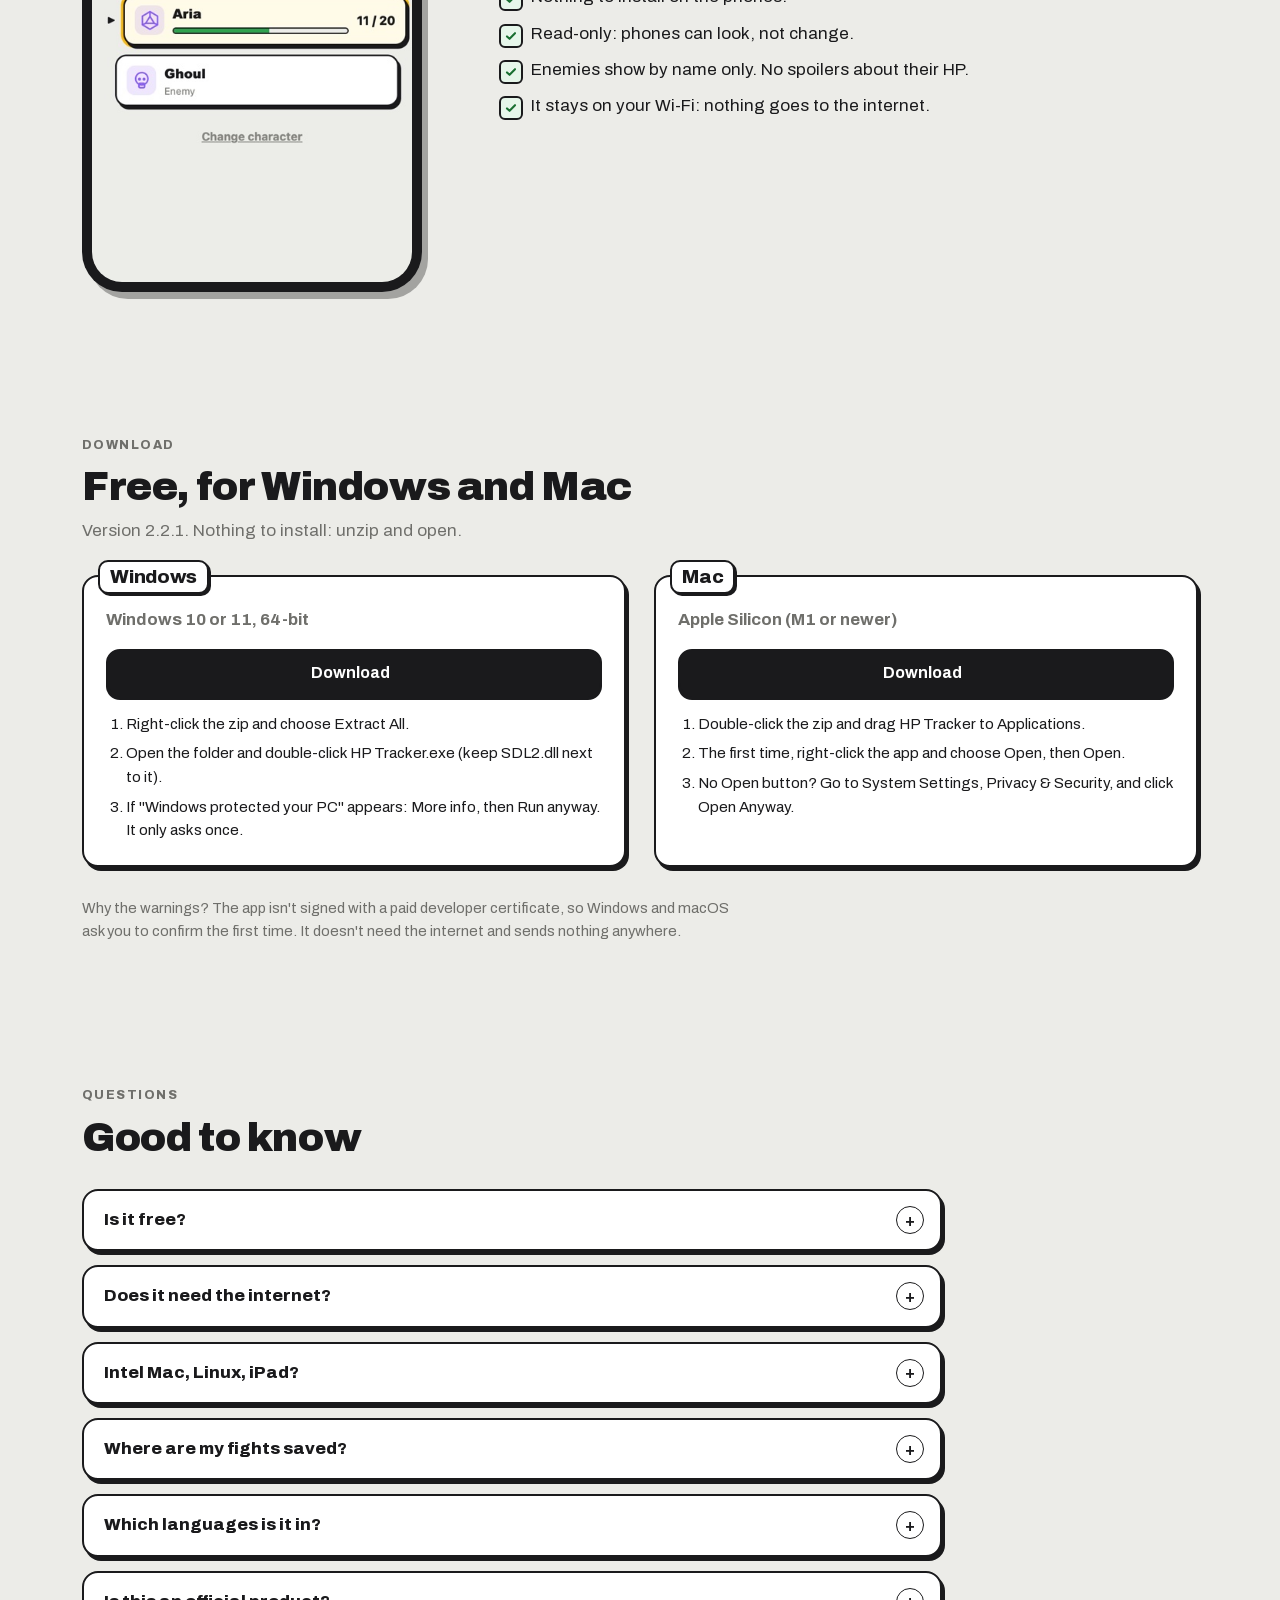
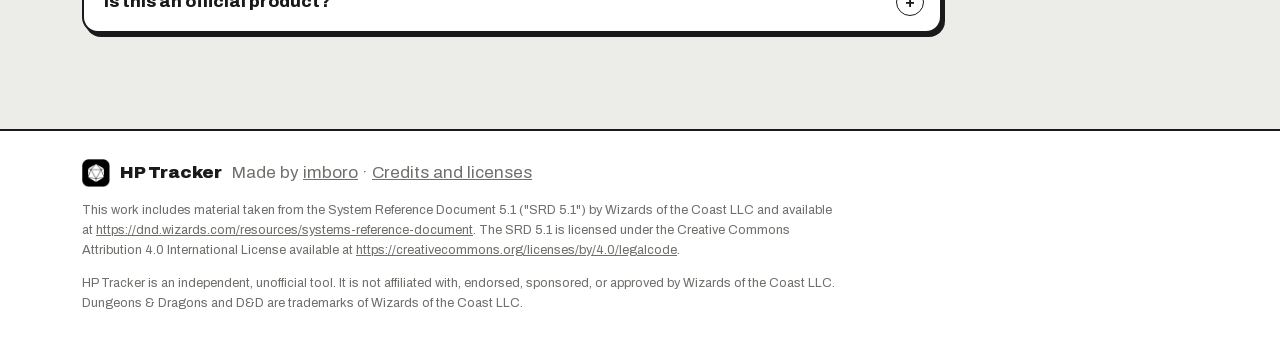
==== commit e66cc8a2: "v2.3: the app in English, Spanish and Catalan; Catalan on the website - gui/i18n: T("English text") " ====
--- a/website/index.html
+++ b/website/index.html
@@ -26,10 +26,11 @@
       <a href="#phones" data-i18n="nav.phones">Player screens</a>
       <a href="#download" data-i18n="nav.download">Download</a>
     </nav>
-    <div class="seg" role="group" aria-label="Language" id="lang">
+    <div class="seg seg-3 seg-lang" role="group" aria-label="Language" id="lang">
       <span class="seg-pill" aria-hidden="true"></span>
-      <button type="button" data-lang="en" aria-pressed="true">EN</button>
-      <button type="button" data-lang="es" aria-pressed="false">ES</button>
+      <button type="button" data-lang="en" aria-pressed="true" title="English">EN</button>
+      <button type="button" data-lang="es" aria-pressed="false" title="Español">ES</button>
+      <button type="button" data-lang="ca" aria-pressed="false" title="Català">CA</button>
     </div>
   </div>
 </header>
@@ -171,6 +172,7 @@
       <details class="box"><summary data-i18n="q2.q">Does it need the internet?</summary><p data-i18n="q2.a">No. The player screens only need the phones on the same Wi-Fi as the computer.</p></details>
       <details class="box"><summary data-i18n="q3.q">Intel Mac, Linux, iPad?</summary><p data-i18n="q3.a">Not yet. Today it runs on Windows 10/11 and on Macs with Apple Silicon. Phones and tablets can follow the fight through the player screens.</p></details>
       <details class="box"><summary data-i18n="q4.q">Where are my fights saved?</summary><p data-i18n="q4.a">On your computer only. Windows: %APPDATA%\HotelWorkshop\HPTracker. Mac: ~/Library/Application Support/HotelWorkshop/HPTracker. Updating the app keeps them.</p></details>
+      <details class="box"><summary data-i18n="q6.q">Which languages is it in?</summary><p data-i18n="q6.a">English, Spanish and Catalan. Switch with EN · ES · CA at the top of the app's sidebar; the players' phones follow the same language.</p></details>
       <details class="box"><summary data-i18n="q5.q">Is this an official product?</summary><p data-i18n="q5.a">No. HP Tracker is an independent fan-made tool for games using the fifth edition rules. It is not affiliated with or endorsed by Wizards of the Coast.</p></details>
     </div>
   </section>
--- a/website/assets/style.css
+++ b/website/assets/style.css
@@ -37,6 +37,9 @@
 }
 
 * { box-sizing: border-box; }
+/* Backgrounds stay inside borders: otherwise Chrome lets a white fill bleed through the
+   antialiased curve of a dark rounded border (light specks at the corners). */
+.panel, .box, .btn, .seg, .card .mini, .ticks li::before, .faq summary::after, .shot img { background-clip: padding-box; }
 html { scroll-behavior: smooth; scroll-padding-top: 84px; }
 @media (prefers-reduced-motion: reduce) { html { scroll-behavior: auto; } *, *::before, *::after { transition: none !important; animation: none !important; } }
 body { margin: 0; background: var(--bg); color: var(--ink); font-family: var(--body); font-size: 17px; line-height: 1.55; -webkit-font-smoothing: antialiased; }
@@ -55,9 +58,14 @@
 
 /* ---- Panels, boxes, buttons (inkBox, beginSection, flatButton) ---- */
 .panel { background: var(--panel); border: 2px solid var(--ink); border-radius: var(--r-panel); box-shadow: var(--shadow); }
-.box { position: relative; background: var(--panel); border: 2px solid var(--ink); border-radius: var(--r-box); box-shadow: 3px 4px 0 var(--ink); padding: 26px 20px 20px; }
+.box { position: relative; background: var(--panel); border: 2px solid var(--ink); border-radius: var(--r-box); box-shadow: 3px 4px 0 var(--ink); padding: 30px 20px 20px; }
 /* The heavy title sits in a gap of the box's top edge, like the app's sections. */
-.box-title { position: absolute; top: 0; left: 16px; max-width: calc(100% - 32px); transform: translateY(-55%); background: var(--panel); padding: 0 8px; font-size: 1.02rem; white-space: nowrap; overflow: hidden; text-overflow: ellipsis; }
+/* The heavy title is a small label of its own (white, ink outline, hard shadow), sitting
+   on the box's top edge, like the app's TURN tab: nothing shows through it. */
+.box-title { position: absolute; top: 0; left: 14px; max-width: calc(100% - 28px); transform: translateY(-50%);
+  background: var(--panel); background-clip: padding-box; border: 2px solid var(--ink); border-radius: 10px;
+  box-shadow: 2px 2px 0 var(--ink); padding: 3px 10px 4px; font-size: 1rem; line-height: 1.2;
+  white-space: nowrap; overflow: hidden; text-overflow: ellipsis; }
 
 .btn { display: inline-flex; align-items: center; justify-content: center; gap: 8px; min-height: 48px; padding: 10px 22px; border: 2px solid var(--ink); border-radius: 14px; background: var(--panel); color: var(--ink); font: 700 1rem/1.2 var(--body); text-decoration: none; cursor: pointer; box-shadow: 0 3px 0 var(--ink); transition: transform 0.08s, box-shadow 0.08s, background 0.15s; }
 .btn:hover { background: var(--raised-hi); }
@@ -69,7 +77,7 @@
 .btn .size { font-weight: 400; opacity: 0.75; }
 
 /* ---- Top bar ---- */
-.topbar { position: sticky; top: 0; z-index: 10; background: color-mix(in srgb, var(--bg) 92%, transparent); backdrop-filter: blur(8px); -webkit-backdrop-filter: blur(8px); border-bottom: 2px solid var(--ink); padding-top: env(safe-area-inset-top, 0px); }
+.topbar { position: sticky; top: 0; z-index: 10; background: var(--bg); border-bottom: 2px solid var(--ink); padding-top: env(safe-area-inset-top, 0px); }
 .topbar-in { max-width: 1180px; margin: 0 auto; padding: 10px var(--gutter); display: flex; align-items: center; gap: 20px; }
 .brand { display: flex; align-items: center; gap: 10px; text-decoration: none; font-family: var(--heavy); font-weight: 900; font-size: 1.25rem; letter-spacing: -0.01em; }
 .nav { display: flex; gap: 6px; margin-left: auto; }
@@ -82,7 +90,6 @@
 .seg button { position: relative; z-index: 1; border: 0; background: none; font: 800 0.85rem/1 var(--body); padding: 7px 12px; color: var(--muted); cursor: pointer; border-radius: 999px; transition: color 0.2s; }
 .seg button[aria-pressed="true"] { color: #fff; }
 .seg-pill { position: absolute; top: 4px; bottom: 4px; left: 4px; width: calc((100% - 8px) / 2); border-radius: 999px; background: var(--ink); transition: transform 0.25s cubic-bezier(.2,.8,.2,1); }
-.seg[data-active="es"] .seg-pill { transform: translateX(100%); }
 
 /* ---- Hero ---- */
 .hero { display: grid; grid-template-columns: minmax(0, 1fr) minmax(0, 1.2fr); gap: clamp(28px, 4vw, 56px); align-items: center; padding-block: clamp(36px, 6vw, 72px) clamp(28px, 4vw, 48px); }
@@ -169,6 +176,7 @@
 .seg-3[data-active="2"] .seg-pill { transform: translateX(200%); }
 .seg-3 button { padding: 9px 16px; font-size: 0.92rem; white-space: nowrap; }
 .seg-3 button[aria-selected="true"] { color: #fff; }
+.seg-lang button { padding: 7px 11px; font-size: 0.85rem; }
 @media (max-width: 520px) { .seg-3 button { padding: 8px 9px; font-size: 0.8rem; } }
 
 .phones { grid-template-columns: minmax(0, 340px) minmax(0, 1fr); align-items: center; gap: clamp(28px, 6vw, 80px); }
@@ -185,7 +193,7 @@
 .downloads { display: grid; grid-template-columns: repeat(2, minmax(0, 1fr)); gap: 28px; }
 @media (max-width: 760px) { .downloads { grid-template-columns: 1fr; } }
 .dl-card { display: grid; gap: 16px; align-content: start; padding: 30px 22px 22px; }
-.dl-card .box-title { font-size: 1.3rem; }
+.dl-card .box-title { font-size: 1.2rem; }
 .dl-card.suggested { box-shadow: 0 0 0 4px var(--select), 5px 6px 0 4px var(--ink); }
 .req { color: var(--muted); font-weight: 700; }
 .steps { margin: 0; padding-left: 1.3em; display: grid; gap: 6px; font-size: 0.95rem; }
